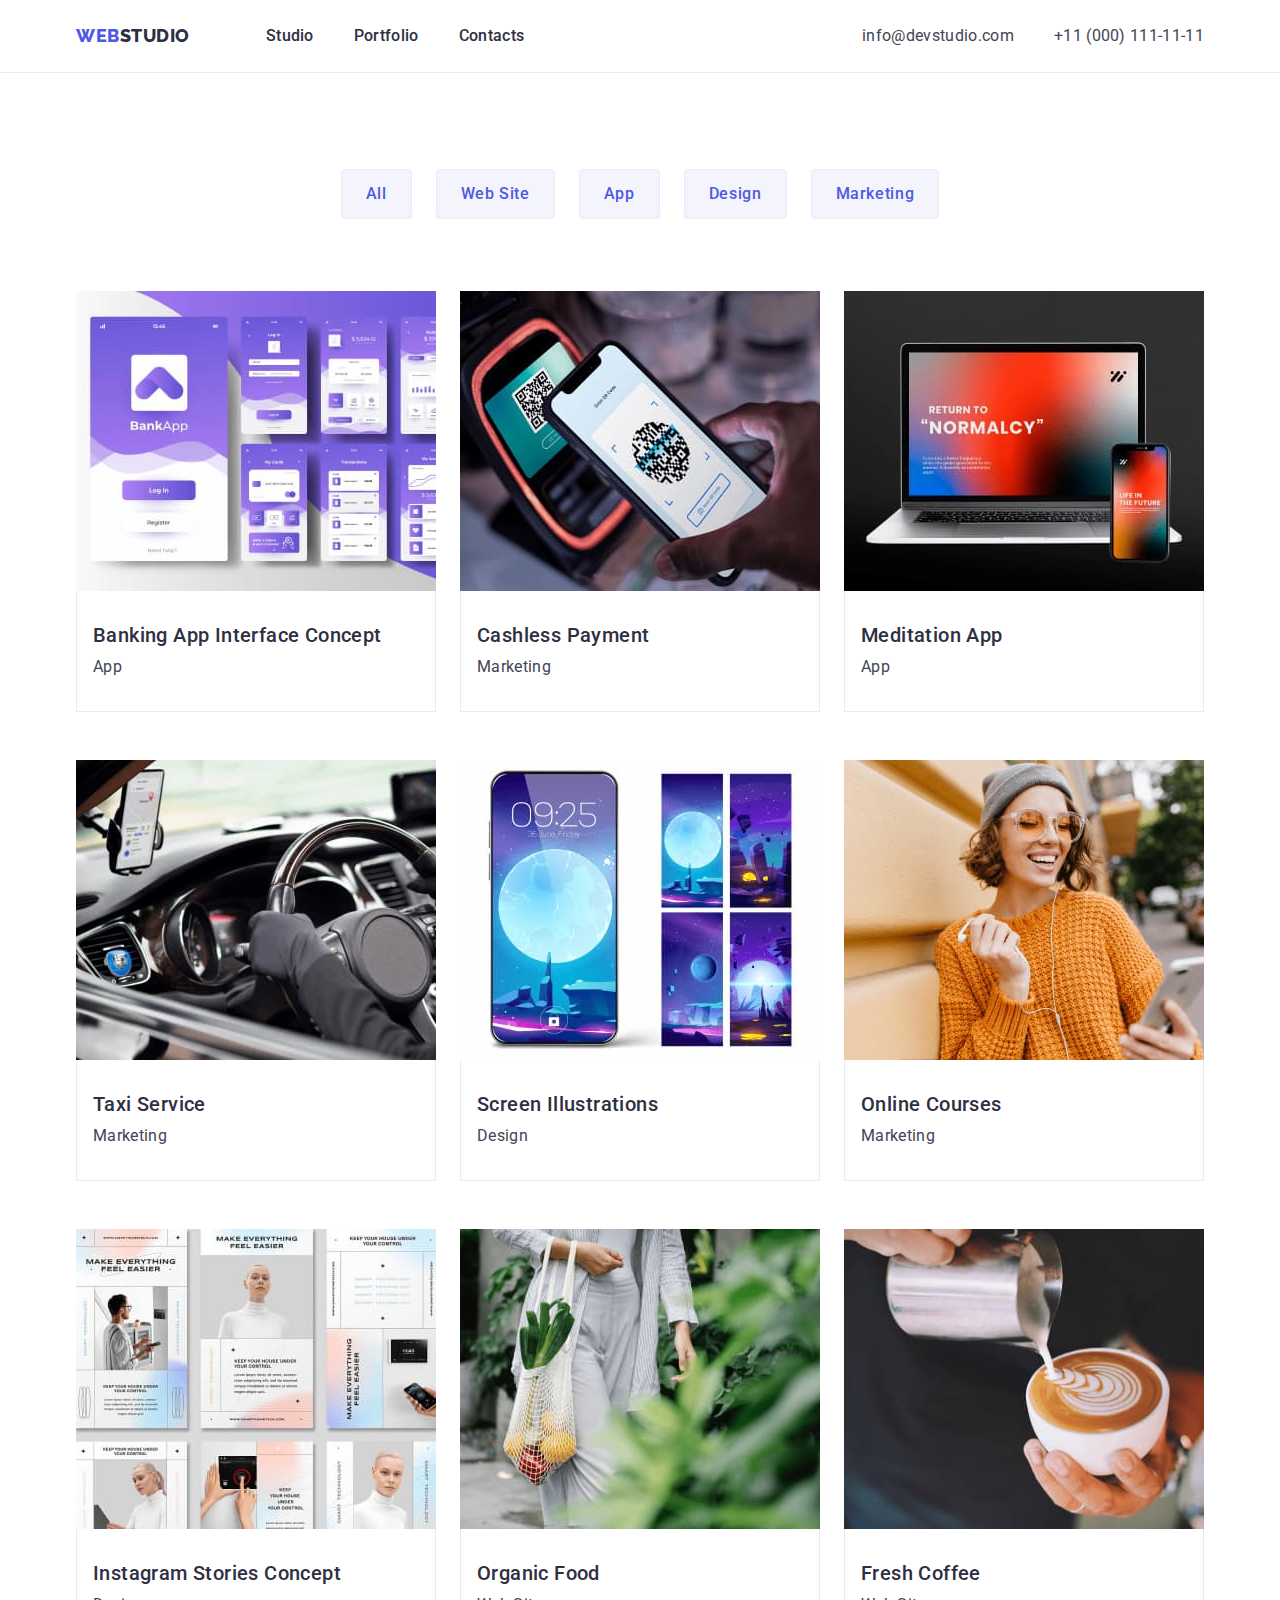
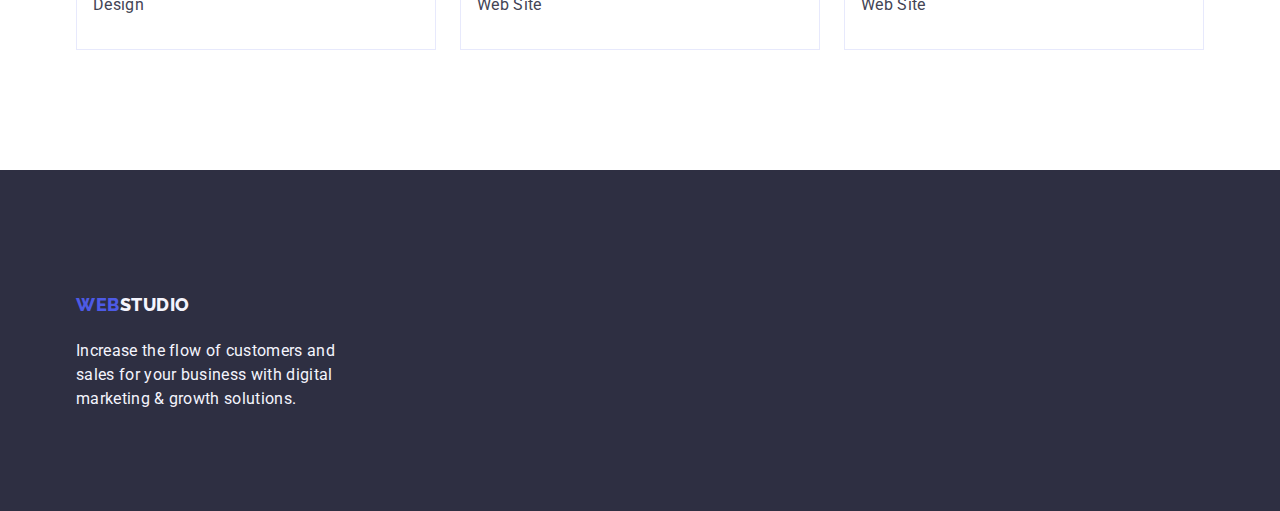
==== portfolio.html @ a8396e53 "Initial commit" ====
<!DOCTYPE html>
<html lang="en">
  <head>
    <meta charset="UTF-8" />
    <meta http-equiv="X-UA-Compatible" content="IE=edge" />
    <meta name="description" content="business structure" />
    <link rel="preconnect" href="https://fonts.googleapis.com" />
    <link rel="preconnect" href="https://fonts.gstatic.com" crossorigin />
    <link
      href="https://fonts.googleapis.com/css2?family=Raleway:wght@800&family=Roboto:wght@400;500;700;900&display=swap"
      rel="stylesheet"
    />
    <link
      rel="stylesheet"
      href="https://cdnjs.cloudflare.com/ajax/libs/modern-normalize/2.0.0/modern-normalize.min.css"
      integrity="sha512-4xo8blKMVCiXpTaLzQSLSw3KFOVPWhm/TRtuPVc4WG6kUgjH6J03IBuG7JZPkcWMxJ5huwaBpOpnwYElP/m6wg=="
      crossorigin="anonymous"
      referrerpolicy="no-referrer"
    />
    <link rel="stylesheet" href="./css/styles.css" />
    <title>Portfolio</title>
  </head>

  <body>
    <!--Header container-->
    <header class="header">
      <div class="header-nav-container container">
        <nav class="nav">
          <a href="./index.html" class="logo link"
            >Web<span class="logo-text">Studio</span></a
          >
          <ul class="page-nav list">
            <li class="page-nav-item">
              <a class="menu-link link" href="./index.html">Studio</a>
            </li>
            <li class="page-nav-item">
              <a class="menu-link link" href="./portfolio.html">Portfolio</a>
            </li>
            <li class="page-nav-item">
              <a class="menu-link link" href="">Contacts</a>
            </li>
          </ul>
        </nav>
        <address class="address">
          <ul class="address-list list">
            <li>
              <a class="link" href="mailto:info@devstudio.com"
                >info@devstudio.com</a
              >
            </li>
            <li>
              <a class="link" href="tel:+110001111111">+11 (000) 111-11-11</a>
            </li>
          </ul>
        </address>
      </div>
    </header>

    <main>
      <!--Projects-->
      <section class="projects">
        <div class=" projects-scheme-container container">
          <h1 class="visually-hidden">Portfolio</h1>
            <ul class="button-list list">
            <li class="button-item">
              <button type="button" class="button-color">All</button>
            </li>
            <li class="button-item">
              <button type="button" class="button-color">Web Site</button>
            </li>
            <li class="button-item">
              <button type="button" class="button-color">App</button>
            </li>
            <li class="button-item">
              <button type="button" class="button-color">Design</button>
            </li>
            <li class="button-item">
              <button type="button" class="button-color">Marketing</button>
            </li>
          </ul>
             
          <ul class="card-list list">
          <li class="card-item">
            <a href="" class="link"
              ><img class="project-card-img" src="./images/Banking.jpg" alt="Banking App" width="360" />
              <div class="project-card-container"> 
                <h2 class="card-title">Banking App Interface Concept</h2>
                <p class="card-text">App</p></div>
            </a>
          </li>
          <li class="card-item">
            <a href="" class="link">
              <img class="project-card-img"
                src="./images/Payment.jpg"
                alt="Cashless Payment"
                width="360"
              />
             <div class="project-card-container">
              <h2 class="card-title">Cashless Payment</h2>
              <p class="card-text">Marketing</p>
            </div>
            </a>
          </li>
          <li class="card-item">
            <a href="" class="link"
              ><img class="project-card-img" src="./images/App.jpg" alt="Meditation App" width="360" />
              <div class="project-card-container">
                <h2 class="card-title">Meditation App</h2>
                <p class="card-text">App</p>
              </div>
              </a>
          </li>
          <li class="card-item">
            <a href="" class="link">
              <img class="project-card-img" src="./images/Service.jpg" alt="Taxi Service" width="360" />
              <div class="project-card-container">
                <h2 class="card-title">Taxi Service</h2>
                <p class="card-text">Marketing</p>
              </div>
              </a>
          </li>
          <li class="card-item">
            <a href="" class="link"
              ><img class="project-card-img"
                src="./images/Screen.jpg"
                alt="Screen Illustrations"
                width="360"
              />
             <div class="project-card-container">
              <h2 class="card-title">Screen Illustrations</h2>
              <p class="card-text">Design</p>
            </div>
            </a>
          </li>
          <li class="card-item">
            <a href="" class="link"
              ><img class="project-card-img"
                src="./images/Courses.jpg"
                alt="Online Courses"
                width="360"
              />
              <div class="project-card-container">
                <h2 class="card-title">Online Courses</h2>
                <p class="card-text">Marketing</p>
              </div>
              </a>
          </li>
          <li class="card-item">
            <a href="" class="link"
              ><img class="project-card-img"
                src="./images/Concept.jpg"
                alt="Instagram Stories Concept"
                width="360"
              />
              <div class="project-card-container">
                <h2 class="card-title">Instagram Stories Concept</h2>
                <p class="card-text">Design</p>
              </div>
              </a>
          </li>
          <li class="card-item">
            <a href="" class="link"
              ><img class="project-card-img" src="./images/Food.jpg" alt="Organic Food" width="360" />
              <div class="project-card-container">
                <h2 class="card-title">Organic Food</h2>
                <p class="card-text">Web Site</p>
              </div>
              </a>
          </li>
          <li class="card-item">
            <a href="" class="link"
              ><img class="project-card-img" src="./images/Coffee.jpg" alt="Fresh Coffee" width="360" />
              <div class="project-card-container">
                <h2 class="card-title">Fresh Coffee</h2>
                <p class="card-text">Web Site</p>
              </div> 
              </a>
          </li>
        </ul>
    </div>
      </section>
    </main>

    <!--Footer-->
    <footer class="page-footer">
      <div class="container">
        <a class="logo link" href="./index.html"
          >Web<span class="footer-logo-text">Studio</span></a
        >
        <p class="footer-text">
          Increase the flow of customers and sales for your business with
          digital marketing & growth solutions.
        </p>
      </div>
    </footer>
  </body>
</html>
---- css/styles.css ----
*,
*::before,
*::after {
  box-sizing: border-box;
}

body {
  font-family: "Roboto", sans-serif;
  font-style: normal;
  font-weight: 400;
  font-size: 16px;
  line-height: 1.5;
  letter-spacing: 0.02em;
  color: #434455;
  background-color: #ffffff;
  margin: 0;
 }

:root {
  --cloud-color: #f4f4fd;
  --navy-color: #2e2f42;
  --white-color: #ffffff;
  --iris-color: #4d5ae5;
  --ocean-color: #404bbf;
  --slate-color: #434455;
}

p, h1, h2, h3, h4, h5, h6 {
  margin-top: 0;
  margin-bottom: 0;
}

ul, ol {
  margin-top: 0;
  margin-bottom: 0;
  padding-left: 0;
}

img {
  display: block;
}

/*Header container*/

.header {
  border-bottom: 1px solid #E7E9FC;
  }
.container {
  width: 1158px;
  padding: 0 15px;
  margin: 0 auto;
}

.header-nav-container {
  display: flex;
  align-items: center;
  justify-content: space-between;
}

.nav {
  text-decoration: none;
  display: flex;
  align-items: center;
  justify-content: space-between;
 }

.logo {
  font-family: "Raleway", sans-serif;
  font-weight: 800;
  font-size: 18px;
  line-height: 1.17;
  color: var(--iris-color);
  letter-spacing: 0.03em;
  text-transform: uppercase;
  text-decoration: none;
  display: block;
  padding: 24px 0;
  margin-right: 76px;
  align-items: center;
}

.logo-text {
 color: var(--navy-color);
}

.page-nav {
  display: flex;
  gap: 40px;
}

.list {
  list-style: none;
}

.menu-link {
  font-weight: 500;
  font-size: 16px;
  line-height: 1.5em;
  color: var(--navy-color);
  letter-spacing: 0.02em;
  align-items: center;
  padding: 24px 0;
  display: block;
}

.link {
  text-decoration: none;
}

.menu-link:hover,
.menu-link:focus {
  color: var(--ocean-color);
}

.address {
  font-style: normal;
  margin-left: auto;
 }

.address-list .link {
  font-size: 16px;
  line-height: 1.5;
  letter-spacing: 0.02em;
  color: var(--slate-color);
  text-decoration: none;
  list-style: none;
  align-items: center;
  display: block;
  padding: 24px 0;
}

.address-list {
  display: flex;
  gap: 40px;
}

.address-list .link:hover,
.address-list .link:focus,
.address-list .link:active {
  color: var(--ocean-color);
}

/*Solutions for bussiness*/

.effective-solutions {
  background-color: var(--navy-color);
  padding: 188px 0;
}

.effective-solutions-container {
  text-align: center;
  width: 1128px;
}

.container {
  width: 1158px;
  padding: 0 15px;
  margin: 0 auto;
}

.page-title {
  font-weight: 700;
  font-size: 56px;
  line-height: 1.07;
  letter-spacing: 0.02em;
  text-align: center;
  color: var(--white-color);
  max-width: 496px;
  margin-bottom: 48px;
  margin: 0 auto;
  }

.button-service {
  font-weight: 500;
  font-size: 16px;
  line-height: 1.5;
  letter-spacing: 0.04em;
  background-color: var(--iris-color);
  cursor: pointer;
  border: none;
  font-family: "Roboto", sans-serif;
  padding: 16px 32px;
  align-items: flex-start;
  gap: 10px;
  border-radius: 4px;
  box-shadow: 0px 4px 4px 0px rgba(0, 0, 0, 0.15);
  display: block;
  min-width: 169px;
  height: 56px;
  margin: 0 auto;
  margin-top: 48px;
  }

.button-text {
  color: var(--white-color);
}

.button-service:hover,
.button-service:focus {
  background-color: var(--ocean-color);
}

/*Business characteristics*/

.business {
  background-color: var(--white-color);
  padding: 120px 0;
  margin: 0 auto;
}

.features-container {
  flex-wrap: wrap;
  flex-direction: column;
  }

.visually-hidden {
  position: absolute;
  width: 1px;
  height: 1px;
  margin: -1px;
  border: 0;
  padding: 0;
  white-space: nowrap;
  clip-path: inset(100%);
  clip: rect(0 0 0 0);
  overflow: hidden;
}

.business-list {
  display: flex;
  gap: 24px;
}

.business-item {
  flex-basis: calc((100% - 3*24px)/4);
}

.about-business {
  font-weight: 500;
  font-size: 20px;
  line-height: 1.2;
  letter-spacing: 0.02em;
  color: var(--navy-color);
  margin-bottom: 8px;
}

.business-text {
  font-size: 16px;
  line-height: 1.5;
  letter-spacing: 0.02em;
  color: var(--slate-color);
}

/*Our work*/
.work {
  background-color: var(--white-color);
  padding-bottom: 120px;
 }

.work-section-container {
  width: 1158px;
}

.work-title {
  font-weight: 700;
  font-size: 36px;
  line-height: 1.11;
  letter-spacing: 0.02em;
  text-transform: capitalize;
  text-align: center;
  color: var(--navy-color);
  margin-bottom: 72px;
}

.work-list {
  display: flex;
  gap: 24px;
}

.work-item {
 width: calc((100% - 48px)/3);
}

.work-list-item-img {
  display: block;
}

/*Team*/

.team {
  background-color: var(--cloud-color);
  padding: 120px 0;
}

.team-card-container {
  justify-content: center;
}

.team-our-title {
  font-weight: 700;
  font-size: 36px;
  line-height: 1.11;
  letter-spacing: 0.02em;
  text-transform: capitalize;
  text-align: center;
  color: var(--navy-color);
  margin-bottom: 72px;
}

.team-title {
  font-weight: 500;
  font-size: 20px;
  line-height: 1.2;
  letter-spacing: 0.02em;
  text-align: center;
  color: var(--navy-color);
  margin-bottom: 8px;
}

.team-list {
  display: flex;
  gap: 24px;
}

.team-item {
  background-color: var(--white-color);
  width: calc((100% - 3*24px)/4);
  border-radius: 0px 0px 4px 4px;
  box-shadow: 0px 2px 1px 0px rgba(46, 47, 66, 0.08), 0px 1px 1px 0px rgba(46, 47, 66, 0.16), 0px 1px 6px 0px rgba(46, 47, 66, 0.08);
}

.team-text-container {
  padding: 32px 16px;
}

.team-text {
  font-size: 16px;
  text-align: center;
  line-height: 1.5;
  letter-spacing: 0.02em;
  color: var(--slate-color);
  }

.team-list-item-img {
  display: block;
}

/*Footer*/

.page-footer {
  background-color: var(--navy-color);
  padding: 100px 0;
}

.logo-footer {
  font-family: "Raleway", sans-serif;
  font-weight: 800;
  font-size: 18px;
  line-height: 1.17;
  text-transform: uppercase;
  letter-spacing: 0.03em;
  display: inline-block;
  margin-bottom: 16px;
  color: var(--iris-color);
}

.footer-logo-text {
  color: var(--cloud-color);
}
.footer-text {
  font-size: 16px;
  line-height: 1.5;
  color: var(--cloud-color);
  max-width: 264px;
}

/*Projects*/

.projects {
 padding-top: 96px;
 padding-bottom: 120px;
}

.visually-hidden {
  position: absolute;
  width: 1px;
  height: 1px;
  margin: -1px;
  border: 0;
  padding: 0;
  overflow: hidden;
  clip-path: inset(100%);
  clip: rect(0 0 0 0);
}

.button-list {
  background-color: var(--white-color);
  display: flex;
  gap: 24px;
  align-items: center;
  justify-content: center;
  margin-bottom: 72px;
}

.button-color {
  font-family: "Roboto", sans-serif;
  font-weight: 500;
  font-size: 16px;
  line-height: 1.5;
  letter-spacing: 0.04em;
  color: var(--iris-color);
  background-color: var(--cloud-color);
  cursor: pointer;
  border: none;
  border-radius: 4px;
  border: 1px solid #E7E9FC;
  padding: 12px 24px;
  display: block;
}

.button-color:hover,
.button-color:focus {
  color: var(--white-color);
  background-color: var(--ocean-color);
  border: 1px solid transparent;
}

.link {
  text-decoration: none;
}

.project-card-container {
  padding: 32px 16px;
  border: 1px solid #e7e9fc;
  border-top: none;
 }

.card-list {
  display: flex;
  flex-wrap: wrap;
  column-gap: 24px;
  row-gap: 48px;
}

.card-item {
  width: calc((100% - 48px) / 3);
 }

.project-card-img {
  border: none;
  display: block;
}

.card-title {
  font-weight: 500;
  font-size: 20px;
  line-height: 1.2;
  letter-spacing: 0.02em;
  color: var(--navy-color);
  margin-bottom: 8px;
}

.card-text {
  font-size: 16px;
  line-height: 1.5;
  letter-spacing: 0.02em;
  color: var(--slate-color);
}
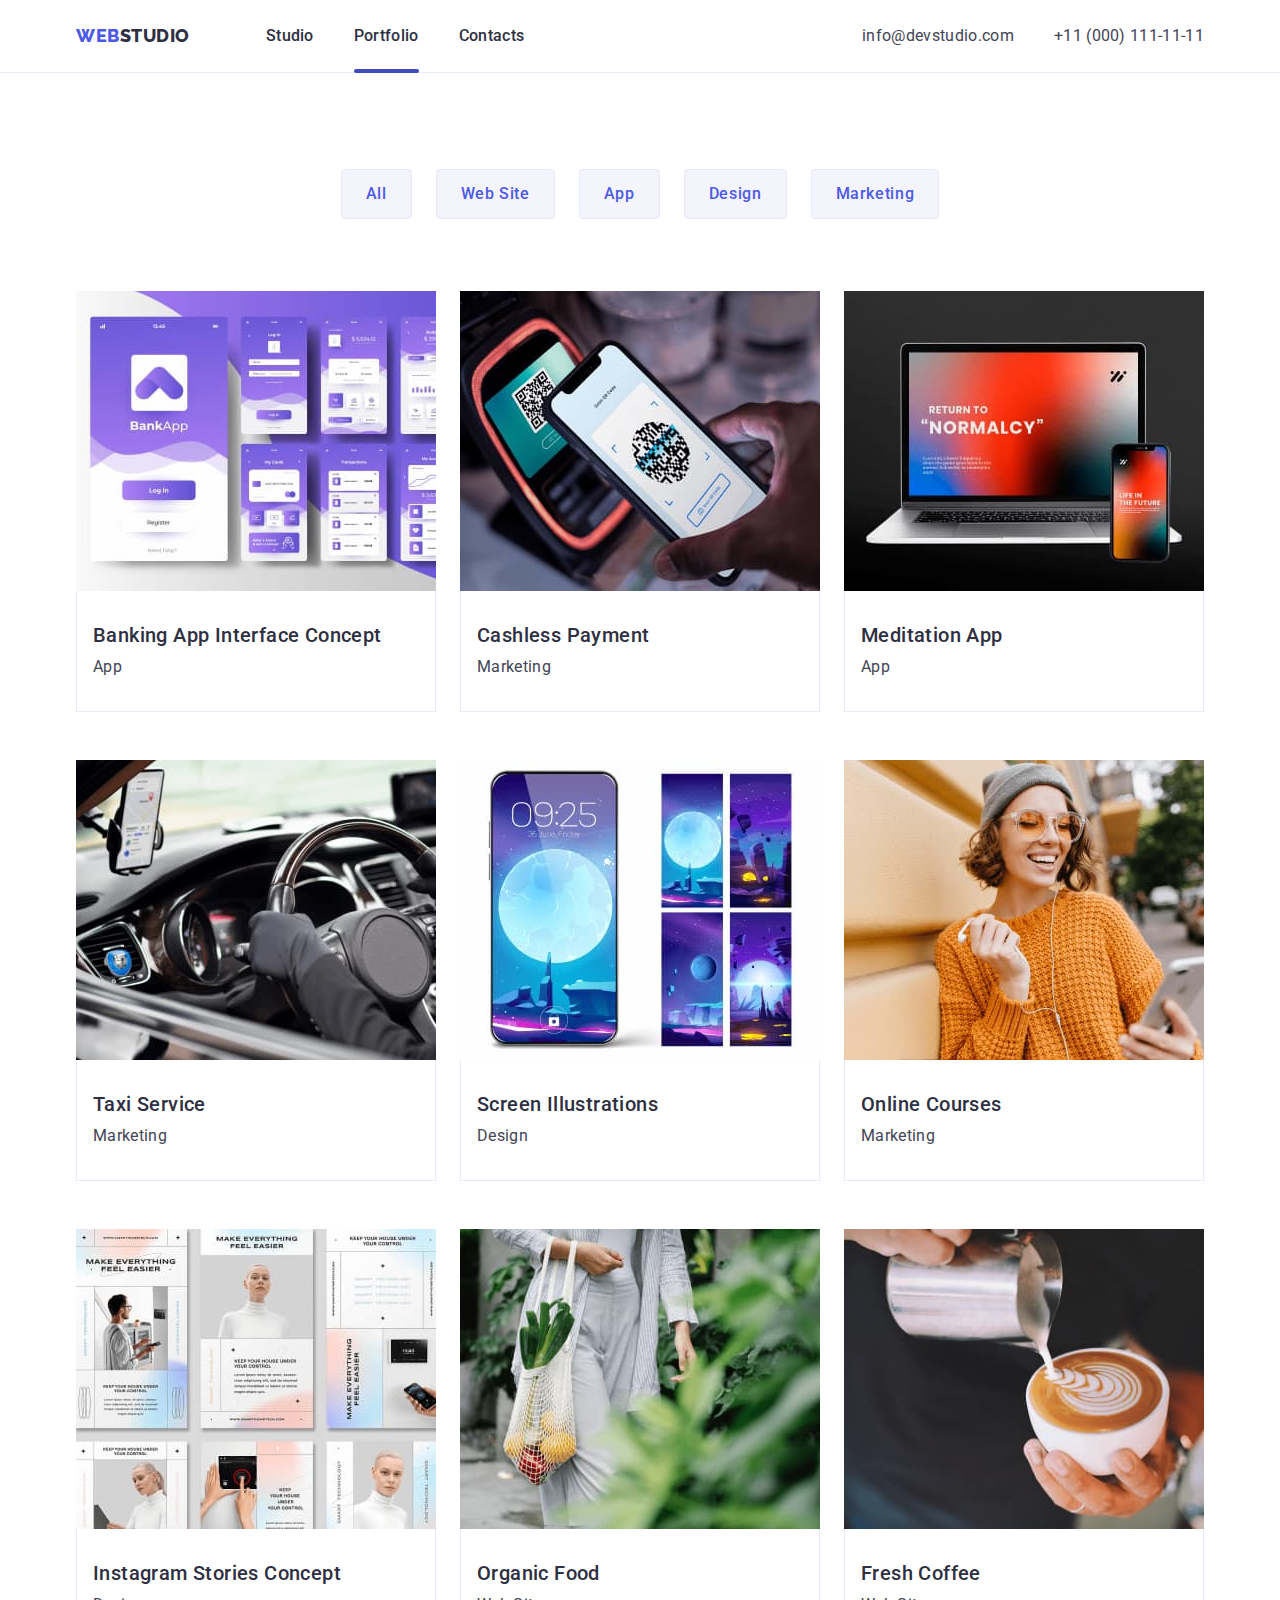
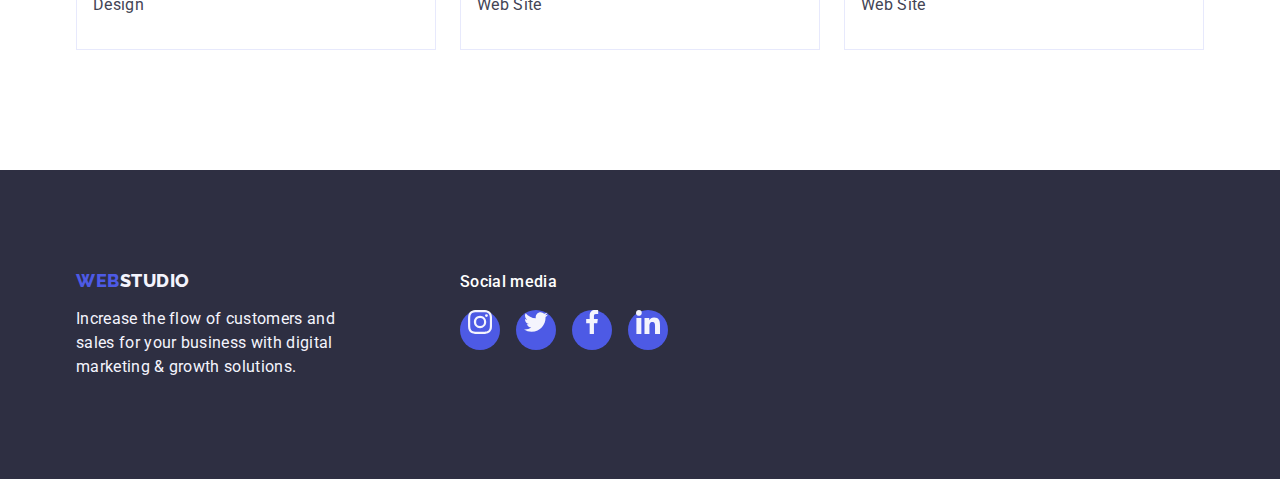
==== commit 74c33b7c: "Effects" ====
--- a/portfolio.html
+++ b/portfolio.html
@@ -34,7 +34,7 @@
               <a class="menu-link link" href="./index.html">Studio</a>
             </li>
             <li class="page-nav-item">
-              <a class="menu-link link" href="./portfolio.html">Portfolio</a>
+              <a class="menu-link current link" href="./portfolio.html">Portfolio</a>
             </li>
             <li class="page-nav-item">
               <a class="menu-link link" href="">Contacts</a>
@@ -81,51 +81,66 @@
              
           <ul class="card-list list">
           <li class="card-item">
-            <a href="" class="link"
-              ><img class="project-card-img" src="./images/Banking.jpg" alt="Banking App" width="360" />
+            <a href="" class="link">
+              <div class="box-card"><img class="project-card-img" src="./images/Banking.jpg" alt="Banking App" width="360" />
+               <p class="project-card-cover">Content</p>
+              </div>
               <div class="project-card-container"> 
                 <h2 class="card-title">Banking App Interface Concept</h2>
                 <p class="card-text">App</p></div>
-            </a>
-          </li>
+                </a>
+            </li>
           <li class="card-item">
             <a href="" class="link">
-              <img class="project-card-img"
+              <div class="box-card">
+                <img class="project-card-img"
                 src="./images/Payment.jpg"
                 alt="Cashless Payment"
                 width="360"
               />
-             <div class="project-card-container">
+                <p class="project-card-cover">14 Stylish and User-Friendly App Design Concepts · Task Manager App · Calorie Tracker App · Exotic Fruit Ecommerce App · Cloud Storage App</p>
+              </div>
+              <div class="project-card-container">
               <h2 class="card-title">Cashless Payment</h2>
               <p class="card-text">Marketing</p>
             </div>
             </a>
-          </li>
-          <li class="card-item">
-            <a href="" class="link"
-              ><img class="project-card-img" src="./images/App.jpg" alt="Meditation App" width="360" />
+            </li>
+          <li class="card-item">
+            <a href="" class="link"
+              ><div class="box-card">
+                <img class="project-card-img" src="./images/App.jpg" alt="Meditation App" width="360" />
+                  <p class="project-card-cover">Content</p>
+                </div>
               <div class="project-card-container">
                 <h2 class="card-title">Meditation App</h2>
                 <p class="card-text">App</p>
               </div>
               </a>
-          </li>
+            </li>
           <li class="card-item">
             <a href="" class="link">
-              <img class="project-card-img" src="./images/Service.jpg" alt="Taxi Service" width="360" />
+              <div class="box-card">
+                <img class="project-card-img" src="./images/Service.jpg" alt="Taxi Service" width="360" />
+              <p class="project-card-cover">Content</p>
+              </div>
               <div class="project-card-container">
                 <h2 class="card-title">Taxi Service</h2>
                 <p class="card-text">Marketing</p>
               </div>
               </a>
-          </li>
-          <li class="card-item">
-            <a href="" class="link"
-              ><img class="project-card-img"
+             </li>
+          <li class="card-item">
+            <a href="" class="link"
+              >
+              <div class="box-card">
+                <img class="project-card-img"
                 src="./images/Screen.jpg"
                 alt="Screen Illustrations"
                 width="360"
               />
+              <p class="project-card-cover">Content</p>
+              </div>
              <div class="project-card-container">
               <h2 class="card-title">Screen Illustrations</h2>
               <p class="card-text">Design</p>
@@ -134,48 +149,60 @@
           </li>
           <li class="card-item">
             <a href="" class="link"
-              ><img class="project-card-img"
+              ><div class="box-card">
+                <img class="project-card-img"
                 src="./images/Courses.jpg"
                 alt="Online Courses"
                 width="360"
               />
-              <div class="project-card-container">
+              <p class="project-card-cover">Content</p>
+              </div>
+                <div class="project-card-container">
                 <h2 class="card-title">Online Courses</h2>
                 <p class="card-text">Marketing</p>
               </div>
               </a>
-          </li>
-          <li class="card-item">
-            <a href="" class="link"
-              ><img class="project-card-img"
+              </li>
+          <li class="card-item">
+            <a href="" class="link"
+              ><div class="box-card">
+                <img class="project-card-img"
                 src="./images/Concept.jpg"
                 alt="Instagram Stories Concept"
                 width="360"
               />
-              <div class="project-card-container">
+              <p class="project-card-cover">Content</p>
+              </div>
+                <div class="project-card-container">
                 <h2 class="card-title">Instagram Stories Concept</h2>
                 <p class="card-text">Design</p>
               </div>
               </a>
-          </li>
-          <li class="card-item">
-            <a href="" class="link"
-              ><img class="project-card-img" src="./images/Food.jpg" alt="Organic Food" width="360" />
-              <div class="project-card-container">
+              </li>
+          <li class="card-item">
+            <a href="" class="link"
+              ><div class="box-card">
+                <img class="project-card-img" src="./images/Food.jpg" alt="Organic Food" width="360" />
+                <p class="project-card-cover">Content</p>
+              </div>
+                <div class="project-card-container">
                 <h2 class="card-title">Organic Food</h2>
                 <p class="card-text">Web Site</p>
               </div>
               </a>
-          </li>
-          <li class="card-item">
-            <a href="" class="link"
-              ><img class="project-card-img" src="./images/Coffee.jpg" alt="Fresh Coffee" width="360" />
-              <div class="project-card-container">
+              </li>
+          <li class="card-item">
+            <a href="" class="link"
+              ><div class="box-card">
+                <img class="project-card-img" src="./images/Coffee.jpg" alt="Fresh Coffee" width="360" />
+                <p class="project-card-cover">Content</p>
+              </div>
+                <div class="project-card-container">
                 <h2 class="card-title">Fresh Coffee</h2>
                 <p class="card-text">Web Site</p>
               </div> 
               </a>
-          </li>
+              </li>
         </ul>
     </div>
       </section>
@@ -183,8 +210,9 @@
 
     <!--Footer-->
     <footer class="page-footer">
-      <div class="container">
-        <a class="logo link" href="./index.html"
+      <div class="footer-container container">
+        <div class="footer-logomedia">
+          <a class="logo-footer link" href="./index.html"
           >Web<span class="footer-logo-text">Studio</span></a
         >
         <p class="footer-text">
@@ -192,6 +220,49 @@
           digital marketing & growth solutions.
         </p>
       </div>
-    </footer>
+
+      <div class="footer-socialmedia">
+        <p class="footer-media-text">Social media</p>
+        <ul class="footer-media-list list">
+          <li class="footer-media-item">
+            <a href="" class="footer-media-link link" 
+            aria-label="Instagram" 
+            target="_blank" 
+            rel="noopener noreferrer">
+            <svg class="footer-icon" width="24" height="24">
+            <use href="./images/icons.svg#icon-instagram-footer"></use></svg>
+          </a>
+          </li>
+          <li class="footer-media-item">
+          <a href="" class="footer-media-link link" 
+          aria-label="twitter" 
+          target="_blank" 
+          rel="noopener noreferrer">
+          <svg class="footer-icon" width="24" height="24">
+          <use href="./images/icons.svg#icon-twitter-footer"></use></svg>
+        </a>
+          </li>
+          <li class="footer-media-item">
+            <a href="" class="footer-media-link link" 
+            aria-label="facebook" 
+            target="_blank" 
+            rel="noopener noreferrer">
+            <svg class="footer-icon" width="24" height="24">
+            <use href="./images/icons.svg#icon-facebook-footer"></use></svg>
+            </a>
+          </li>
+          <li class="footer-media-item">
+            <a href=""  class="footer-media-link" aria-label="linkedin" 
+            target="_blank" 
+            rel="noopener noreferrer">
+            <svg class="footer-icon" width="24" height="24">
+            <use href="./images/icons.svg#icon-linkedin-footer"></use></svg>
+          </a>
+          </li>
+        </ul>
+      </div>
+    </div>
+      </footer>
+
   </body>
 </html>
--- a/css/styles.css
+++ b/css/styles.css
@@ -101,7 +101,8 @@
   align-items: center;
   padding: 24px 0;
   display: block;
-}
+  transition: color 250ms cubic-bezier(0.4, 0, 0.2, 1);
+ }
 
 .link {
   text-decoration: none;
@@ -112,7 +113,27 @@
   color: var(--ocean-color);
 }
 
-.address {
+.current {
+  position: relative;
+}
+
+.current::after {
+  width: 100%;
+  height: 4px;
+  content: '';
+  border-radius: 2px;
+  transition: color 250ms cubic-bezier(0.4, 0, 0.2, 1);
+  position: absolute;
+  left: 0;
+  bottom: -1px;
+  background-color: var(--ocean-color);
+ }
+
+.current:hover::after {
+  background-color: var(--ocean-color);
+}
+
+.address { 
   font-style: normal;
   margin-left: auto;
  }
@@ -145,6 +166,10 @@
 .effective-solutions {
   background-color: var(--navy-color);
   padding: 188px 0;
+  background-image: linear-gradient(rgba(46, 47, 66, 0.7), rgba(46, 47, 66, 0.7)), url(../images/people-office.jpg);
+  background-position: center;
+  background-repeat: no-repeat;
+  background-size: cover;
 }
 
 .effective-solutions-container {
@@ -235,6 +260,21 @@
   flex-basis: calc((100% - 3*24px)/4);
 }
 
+.business-block {
+width: 264px;
+height: 112px;
+border-radius: 4px;
+background-color: var(--cloud-color);
+margin-bottom: 8px;
+display: flex;
+align-items: center;
+justify-content: center;
+}
+
+.business-features-icon {
+background-color: var(--cloud-color);
+}
+
 .about-business {
   font-weight: 500;
   font-size: 20px;
@@ -343,6 +383,104 @@
 
 .team-list-item-img {
   display: block;
+}
+
+.team-card-list {
+  display: flex;
+  gap: 24px;
+  align-items: center;
+  justify-content: center;
+  margin-top: 8px;
+}
+
+.team-card-item {
+  width: 40px;
+  height: 40px;
+}
+
+.team-icon {
+  fill: currentColor;
+  transition: fill 250ms cubic-bezier(0.4, 0, 0.2, 1);
+ }
+
+.team-link {
+  display: flex;
+  width: 100%;
+  height: 100%;
+  background-color: var(--iris-color);
+  align-items: center;
+  justify-content: center;
+  border-radius: 50%;
+  color: var(--cloud-color);
+  transition: background-color 250ms cubic-bezier(0.4, 0, 0.2, 1);
+}
+
+.team-link:is(:hover) {
+  background-color: var(--ocean-color);
+  color: var(--cloud-color);
+}
+
+/*Customers*/
+
+.customers {
+ background-color: var(--white-color);
+ padding: 120px 0;
+}
+
+.customers-container {
+}
+
+.customers-title {
+  font-weight: 700;
+  font-size: 36px;
+  line-height: 1.11;
+  letter-spacing: 0.02em;
+  margin-bottom: 72px;
+  text-align: center;
+  justify-content: center;
+  text-transform: capitalize;
+  color: var(--navy-color);
+}
+
+.customers-list {
+  display: flex;
+  gap: 24px;
+  justify-content: center;
+  text-align: center;
+}
+
+.customers-item {
+  border-radius: 4px;
+  border: 1px solid var(--lightslate, #8E8F99);
+  height: 88px;
+  width: 168px;
+  display: flex;
+  justify-content: center;
+  }
+
+.customers-item:hover {
+  border: 1px solid var(--ocean-color);
+}
+
+.customers-icon {
+  transition: fill 250ms cubic-bezier(0.4, 0, 0.2, 1);
+  fill: currentColor;
+  fill: #8E8F99;
+}
+
+.customers-icon:hover {
+ fill: var(--ocean-color);
+}
+
+.customers-icon-link {
+  transition: color 250ms cubic-bezier(0.4, 0, 0.2, 1);
+  display: flex;
+  justify-content: center;
+  align-items: center;
+}
+
+.customers-icon-link:hover {
+  color: var(--ocean-color);
 }
 
 /*Footer*/
@@ -374,6 +512,62 @@
   max-width: 264px;
 }
 
+.footer-container {
+  display: flex;
+}
+
+.footer-logomedia {
+ margin-right: 120px;
+}
+
+.footer-socialmedia {
+  width: 208px;
+  height: 80px;
+}
+
+.footer-media-text {
+  font-weight: 500;
+  font-size: 16px;
+  line-height: 1.5;
+  margin-bottom: 16px;
+  color: var(--white-color);
+}
+
+.footer-media-list {
+ display: flex;
+ gap: 16px;
+ margin-top: 16px;
+ justify-content: center;
+ text-align: center;
+}
+
+.footer-media-link {
+  width: 100%;
+  height:100%;
+  background-color: var(--iris-color);
+  border-radius: 50%;
+  color:var(--cloud-color);
+  transition: background-color 250ms cubic-bezier(0.4, 0, 0.2, 1);
+}
+
+.footer-media-link:is(:hover) {
+  background-color: #31D0AA;
+  color: var(--cloud-color);
+}
+
+.footer-media-item {
+  width: 40px;
+  height: 40px;
+  display: flex;
+  justify-content: center;
+  text-align: center;
+}
+
+.footer-icon {
+fill: currentColor;
+transition: fill 250ms cubic-bezier(0.4, 0, 0.2, 1);
+}
+
 /*Projects*/
 
 .projects {
@@ -423,6 +617,7 @@
   color: var(--white-color);
   background-color: var(--ocean-color);
   border: 1px solid transparent;
+  box-shadow: 0px 2px 2px 0px rgba(0, 0, 0, 0.12), 0px 2px 1px 0px rgba(0, 0, 0, 0.08), 0px 3px 1px 0px rgba(0, 0, 0, 0.10);
 }
 
 .link {
@@ -444,6 +639,9 @@
 
 .card-item {
   width: calc((100% - 48px) / 3);
+  overflow: hidden;
+  position: relative;
+
  }
 
 .project-card-img {
@@ -465,4 +663,34 @@
   line-height: 1.5;
   letter-spacing: 0.02em;
   color: var(--slate-color);
-}+}
+
+.project-card-cover {
+  position: absolute;
+  top: 0;
+  left: 0;
+  width: 100%;
+  height: 100%;
+  transform: translateY(100%);
+  transition: transform 250ms cubic-bezier(0.4, 0, 0.2, 1);
+  background-color: var(--iris-color);
+  color: var(--cloud-color);
+  padding-top: 40px;
+  padding-right: 32px;
+  padding-left: 32px;
+  font-size: 16px;
+  font-weight: 400;
+}
+
+.card-item:hover .project-card-cover {
+transform: translateY(0);
+}
+
+.card-item:hover {
+  box-shadow: 0px 2px 1px 0px rgba(46, 47, 66, 0.08), 0px 1px 1px 0px rgba(46, 47, 66, 0.16), 0px 1px 6px 0px rgba(46, 47, 66, 0.08);
+}
+
+.box-card {
+  position: relative;
+  overflow: hidden;
+}
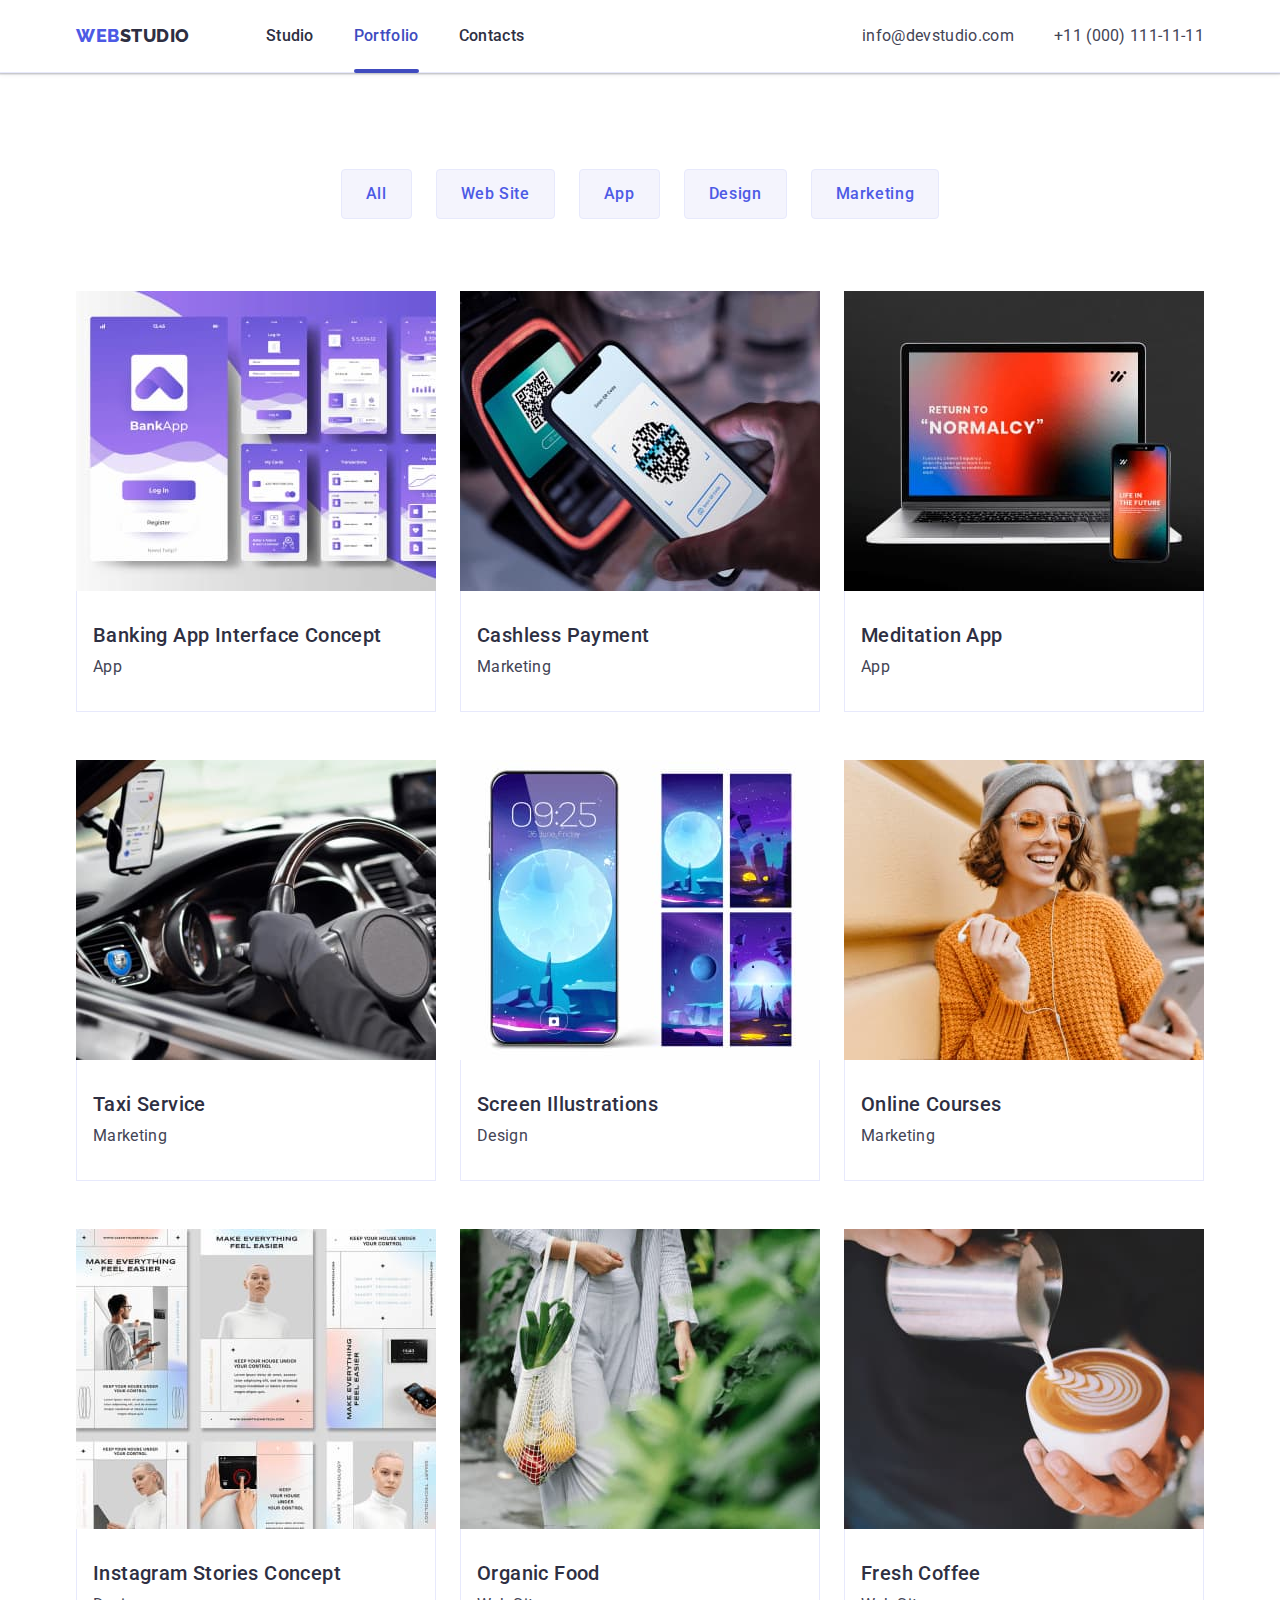
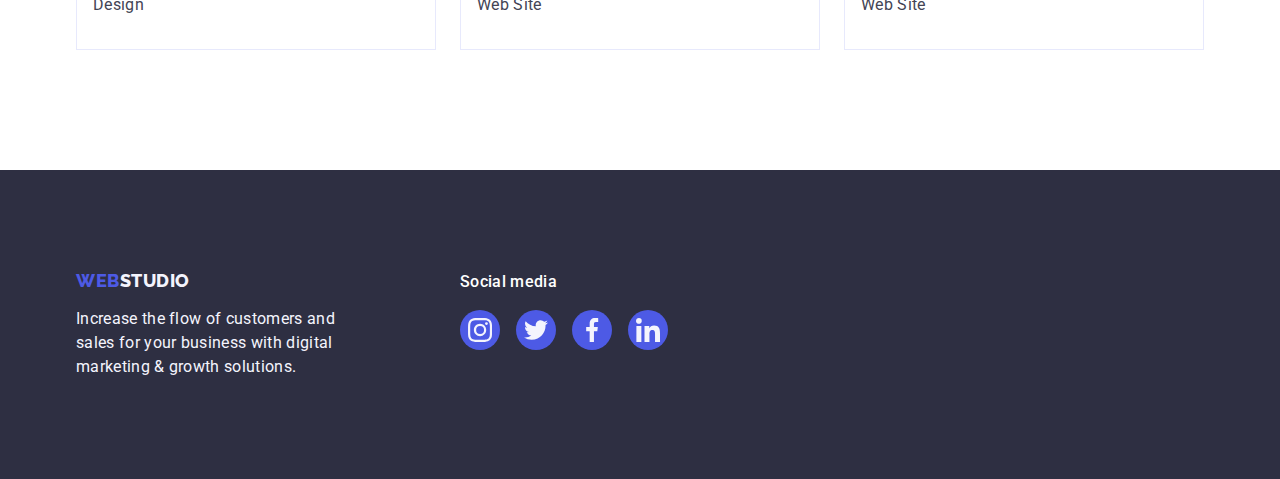
==== commit 464f870d: "Effects done" ====
--- a/portfolio.html
+++ b/portfolio.html
@@ -81,9 +81,9 @@
              
           <ul class="card-list list">
           <li class="card-item">
-            <a href="" class="link">
+            <a href="" class="card-link link">
               <div class="box-card"><img class="project-card-img" src="./images/Banking.jpg" alt="Banking App" width="360" />
-               <p class="project-card-cover">Content</p>
+               <p class="project-card-cover">14 Stylish and User-Friendly App Design Concepts · Task Manager App · Calorie Tracker App · Exotic Fruit Ecommerce App · Cloud Storage App</p>
               </div>
               <div class="project-card-container"> 
                 <h2 class="card-title">Banking App Interface Concept</h2>
@@ -91,7 +91,7 @@
                 </a>
             </li>
           <li class="card-item">
-            <a href="" class="link">
+            <a href="" class="card-link link">
               <div class="box-card">
                 <img class="project-card-img"
                 src="./images/Payment.jpg"
@@ -107,10 +107,10 @@
             </a>
             </li>
           <li class="card-item">
-            <a href="" class="link"
+            <a href="" class="card-link link"
               ><div class="box-card">
                 <img class="project-card-img" src="./images/App.jpg" alt="Meditation App" width="360" />
-                  <p class="project-card-cover">Content</p>
+                  <p class="project-card-cover">14 Stylish and User-Friendly App Design Concepts · Task Manager App · Calorie Tracker App · Exotic Fruit Ecommerce App · Cloud Storage App</p>
                 </div>
               <div class="project-card-container">
                 <h2 class="card-title">Meditation App</h2>
@@ -119,10 +119,10 @@
               </a>
             </li>
           <li class="card-item">
-            <a href="" class="link">
+            <a href="" class="card-link link">
               <div class="box-card">
                 <img class="project-card-img" src="./images/Service.jpg" alt="Taxi Service" width="360" />
-              <p class="project-card-cover">Content</p>
+              <p class="project-card-cover">14 Stylish and User-Friendly App Design Concepts · Task Manager App · Calorie Tracker App · Exotic Fruit Ecommerce App · Cloud Storage App</p>
               </div>
               <div class="project-card-container">
                 <h2 class="card-title">Taxi Service</h2>
@@ -131,7 +131,7 @@
               </a>
              </li>
           <li class="card-item">
-            <a href="" class="link"
+            <a href="" class="card-link link"
               >
               <div class="box-card">
                 <img class="project-card-img"
@@ -139,7 +139,7 @@
                 alt="Screen Illustrations"
                 width="360"
               />
-              <p class="project-card-cover">Content</p>
+              <p class="project-card-cover">14 Stylish and User-Friendly App Design Concepts · Task Manager App · Calorie Tracker App · Exotic Fruit Ecommerce App · Cloud Storage App</p>
               </div>
              <div class="project-card-container">
               <h2 class="card-title">Screen Illustrations</h2>
@@ -148,14 +148,14 @@
             </a>
           </li>
           <li class="card-item">
-            <a href="" class="link"
+            <a href="" class="card-link link"
               ><div class="box-card">
                 <img class="project-card-img"
                 src="./images/Courses.jpg"
                 alt="Online Courses"
                 width="360"
               />
-              <p class="project-card-cover">Content</p>
+              <p class="project-card-cover">14 Stylish and User-Friendly App Design Concepts · Task Manager App · Calorie Tracker App · Exotic Fruit Ecommerce App · Cloud Storage App</p>
               </div>
                 <div class="project-card-container">
                 <h2 class="card-title">Online Courses</h2>
@@ -164,14 +164,14 @@
               </a>
               </li>
           <li class="card-item">
-            <a href="" class="link"
+            <a href="" class="card-link link"
               ><div class="box-card">
                 <img class="project-card-img"
                 src="./images/Concept.jpg"
                 alt="Instagram Stories Concept"
                 width="360"
               />
-              <p class="project-card-cover">Content</p>
+              <p class="project-card-cover">14 Stylish and User-Friendly App Design Concepts · Task Manager App · Calorie Tracker App · Exotic Fruit Ecommerce App · Cloud Storage App</p>
               </div>
                 <div class="project-card-container">
                 <h2 class="card-title">Instagram Stories Concept</h2>
@@ -180,10 +180,10 @@
               </a>
               </li>
           <li class="card-item">
-            <a href="" class="link"
+            <a href="" class="card-link link"
               ><div class="box-card">
                 <img class="project-card-img" src="./images/Food.jpg" alt="Organic Food" width="360" />
-                <p class="project-card-cover">Content</p>
+                <p class="project-card-cover">14 Stylish and User-Friendly App Design Concepts · Task Manager App · Calorie Tracker App · Exotic Fruit Ecommerce App · Cloud Storage App</p>
               </div>
                 <div class="project-card-container">
                 <h2 class="card-title">Organic Food</h2>
@@ -192,10 +192,10 @@
               </a>
               </li>
           <li class="card-item">
-            <a href="" class="link"
+            <a href="" class="card-link link"
               ><div class="box-card">
                 <img class="project-card-img" src="./images/Coffee.jpg" alt="Fresh Coffee" width="360" />
-                <p class="project-card-cover">Content</p>
+                <p class="project-card-cover">14 Stylish and User-Friendly App Design Concepts · Task Manager App · Calorie Tracker App · Exotic Fruit Ecommerce App · Cloud Storage App</p>
               </div>
                 <div class="project-card-container">
                 <h2 class="card-title">Fresh Coffee</h2>
@@ -252,7 +252,7 @@
             </a>
           </li>
           <li class="footer-media-item">
-            <a href=""  class="footer-media-link" aria-label="linkedin" 
+            <a href=""  class="footer-media-link link" aria-label="linkedin" 
             target="_blank" 
             rel="noopener noreferrer">
             <svg class="footer-icon" width="24" height="24">
@@ -261,8 +261,7 @@
           </li>
         </ul>
       </div>
-    </div>
-      </footer>
-
+        </div>
+       </footer>
   </body>
 </html>
--- a/css/styles.css
+++ b/css/styles.css
@@ -44,7 +44,9 @@
 
 .header {
   border-bottom: 1px solid #E7E9FC;
-  }
+  box-shadow: 0px 1px 6px 0px rgba(46, 47, 66, 0.08), 0px 1px 1px 0px rgba(46, 47, 66, 0.16), 0px 2px 1px 0px rgba(46, 47, 66, 0.08);
+}
+
 .container {
   width: 1158px;
   padding: 0 15px;
@@ -115,6 +117,7 @@
 
 .current {
   position: relative;
+  color: var(--ocean-color)
 }
 
 .current::after {
@@ -148,6 +151,7 @@
   align-items: center;
   display: block;
   padding: 24px 0;
+  transition: color 250ms cubic-bezier(0.4, 0, 0.2, 1);
 }
 
 .address-list {
@@ -166,10 +170,12 @@
 .effective-solutions {
   background-color: var(--navy-color);
   padding: 188px 0;
-  background-image: linear-gradient(rgba(46, 47, 66, 0.7), rgba(46, 47, 66, 0.7)), url(../images/people-office.jpg);
+  background-image: linear-gradient(rgba(46,47,66,0.7), rgba(46,47,66,0.7)), url(../images/people-office.jpg);
   background-position: center;
   background-repeat: no-repeat;
   background-size: cover;
+  max-width: 1440px;
+
 }
 
 .effective-solutions-container {
@@ -214,6 +220,7 @@
   height: 56px;
   margin: 0 auto;
   margin-top: 48px;
+  transition: background-color 250ms cubic-bezier(0.4, 0, 0.2, 1);
   }
 
 .button-text {
@@ -370,7 +377,7 @@
 }
 
 .team-text-container {
-  padding: 32px 16px;
+  padding: 32px 0;
 }
 
 .team-text {
@@ -415,7 +422,7 @@
   transition: background-color 250ms cubic-bezier(0.4, 0, 0.2, 1);
 }
 
-.team-link:is(:hover) {
+.team-link:is(:hover, :focus) {
   background-color: var(--ocean-color);
   color: var(--cloud-color);
 }
@@ -425,9 +432,6 @@
 .customers {
  background-color: var(--white-color);
  padding: 120px 0;
-}
-
-.customers-container {
 }
 
 .customers-title {
@@ -458,14 +462,14 @@
   justify-content: center;
   }
 
-.customers-item:hover {
+.customers-item:hover,
+.customer-item:focus {
   border: 1px solid var(--ocean-color);
 }
 
 .customers-icon {
   transition: fill 250ms cubic-bezier(0.4, 0, 0.2, 1);
   fill: currentColor;
-  fill: #8E8F99;
 }
 
 .customers-icon:hover {
@@ -473,13 +477,19 @@
 }
 
 .customers-icon-link {
-  transition: color 250ms cubic-bezier(0.4, 0, 0.2, 1);
-  display: flex;
-  justify-content: center;
-  align-items: center;
-}
-
-.customers-icon-link:hover {
+  transition: border-color 250ms cubic-bezier(0.4, 0, 0.2, 1), color 250ms cubic-bezier(0.4, 0, 0.2, 1);
+  display: flex;
+  justify-content: center;
+  align-items: center;
+  width: 100%;
+  height: 100%;
+  border: 1px solid #8e8f99;
+  border-radius: 4px;
+  color: #8e8f99;
+}
+
+.customers-icon-link:hover,
+.customers-icon-link:focus {
   color: var(--ocean-color);
 }
 
@@ -514,6 +524,7 @@
 
 .footer-container {
   display: flex;
+  align-items: baseline;
 }
 
 .footer-logomedia {
@@ -529,6 +540,7 @@
   font-weight: 500;
   font-size: 16px;
   line-height: 1.5;
+  letter-spacing: 0.02em;
   margin-bottom: 16px;
   color: var(--white-color);
 }
@@ -536,9 +548,6 @@
 .footer-media-list {
  display: flex;
  gap: 16px;
- margin-top: 16px;
- justify-content: center;
- text-align: center;
 }
 
 .footer-media-link {
@@ -548,9 +557,12 @@
   border-radius: 50%;
   color:var(--cloud-color);
   transition: background-color 250ms cubic-bezier(0.4, 0, 0.2, 1);
-}
-
-.footer-media-link:is(:hover) {
+  display: flex;
+  align-items: center;
+  justify-content: center;
+}
+
+.footer-media-link:is(:hover, :focus) {
   background-color: #31D0AA;
   color: var(--cloud-color);
 }
@@ -558,10 +570,7 @@
 .footer-media-item {
   width: 40px;
   height: 40px;
-  display: flex;
-  justify-content: center;
-  text-align: center;
-}
+ }
 
 .footer-icon {
 fill: currentColor;
@@ -610,6 +619,7 @@
   border: 1px solid #E7E9FC;
   padding: 12px 24px;
   display: block;
+  transition: color 250ms cubic-bezier(0.4, 0, 0.2,1), background-color 250ms cubic-bezier(0.4, 0, 0.2, 1), box-shadow 250ms cubic-bezier(0.4, 0, 0.2, 1);
 }
 
 .button-color:hover,
@@ -641,8 +651,13 @@
   width: calc((100% - 48px) / 3);
   overflow: hidden;
   position: relative;
-
- }
+ }
+
+ .card-link {
+  display: block;
+  box-shadow: 0px 2px 1px 0px rgba(46, 47, 66, 0.08), 0px 1px 1px 0px rgba(46, 47, 66, 0.16), 0px 1px 6px 0px rgba(46, 47, 66, 0.08);
+  transition: box-shadow 250ms cubic-bezier(0.4, 0, 0.2, 1);
+}
 
 .project-card-img {
   border: none;
@@ -675,9 +690,7 @@
   transition: transform 250ms cubic-bezier(0.4, 0, 0.2, 1);
   background-color: var(--iris-color);
   color: var(--cloud-color);
-  padding-top: 40px;
-  padding-right: 32px;
-  padding-left: 32px;
+  padding: 40px 32px;
   font-size: 16px;
   font-weight: 400;
 }
@@ -694,3 +707,66 @@
   position: relative;
   overflow: hidden;
 }
+
+ /*Modal*/
+
+.backdrop {
+  position: fixed;
+  top: 0;
+  left: 0;
+  width: 100%;
+  height: 100%;
+  background-color: rgba(46,47,66,0.4);
+  transition: opacity 250ms cubic-bezier(0.4, 0, 0.2, 1), visibility 250ms cubic-bezier(0.4, 0, 0.2, 1);
+}
+
+.is-hidden {
+  opacity: 0;
+  visibility: hidden;
+  pointer-events: none;
+}
+
+.modal {
+  position: absolute;
+  top: 50%;
+  left: 50%;
+  transform: translate(-50%,-50%) scale(1);
+  width: 408px;
+  min-height: 584px;
+  background-color: #fcfcfc;
+  box-shadow: 0px 1px 1px rgba(0, 0, 0, 0.14), 0px 1px 3px rgba(0, 0, 0, 0.12), 0px 2px 1px rgba(0, 0, 0, 0.2);
+  border-radius: 4px;
+  transition: transform 250ms cubic-bezier(0.4, 0, 0.2, 1);
+}
+
+.modal-button {
+  position: absolute;
+  top: 24px;
+  right: 24px;
+  width: 24px;
+  height: 24px;
+  border-radius: 50%;
+  display: flex;
+  justify-content: center;
+  align-items: center;
+  background-color: #e7e9fc;
+  border: 1px solid rgba(0, 0, 0, 0.1); 
+  padding: 0;
+  cursor: pointer;
+  transition: background-color 250ms cubic-bezier(0.4, 0, 0.2, 1), border 250ms cubic-bezier(0.4, 0, 0.2, 1); 
+}
+
+.modal-button:hover,
+.modal-button:focus {
+  background-color: var(--ocean-color);
+  border: none;
+}
+
+.button-icon {
+  transition: fill 250ms cubic-bezier(0.4, 0, 0.2, 1);
+}
+
+.button-icon:hover,
+.button-icon:focus {
+  fill: var(--white-color);
+}